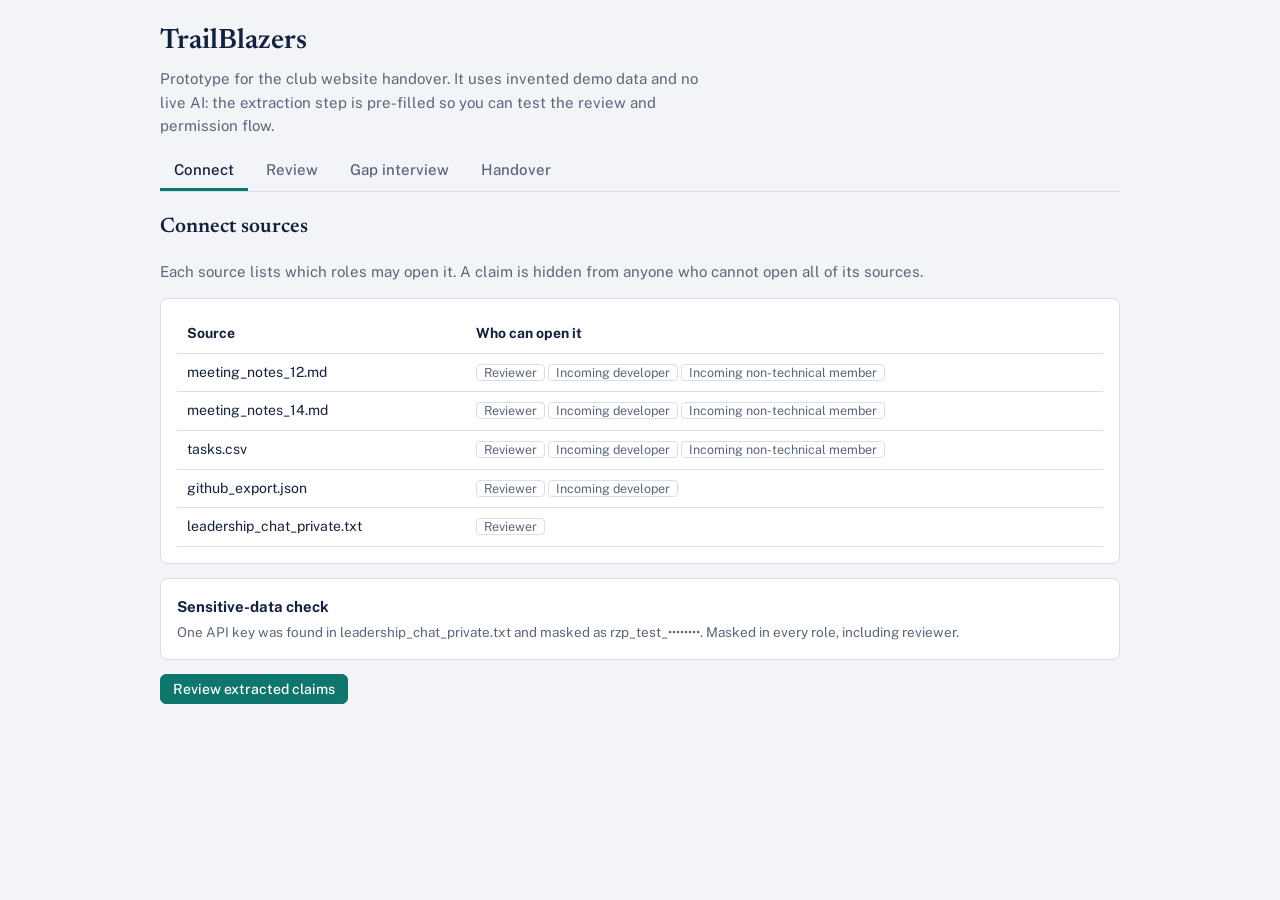
==== index.html @ 40c83110 "Add files via upload" ====
<!DOCTYPE html>
<html lang="en">
<head>
<meta charset="utf-8">
<meta name="viewport" content="width=device-width, initial-scale=1, viewport-fit=cover">
<title>TrailBlazers prototype</title>
<link rel="preconnect" href="https://fonts.googleapis.com">
<link href="https://fonts.googleapis.com/css2?family=Newsreader:wght@500;600&family=Public+Sans:wght@400;500;600&display=swap" rel="stylesheet">
<link rel="stylesheet" href="style.css">
</head>
<body>
<header>
<h1>TrailBlazers</h1>
<p>Prototype for the club website handover. It uses invented demo data and no live AI: the extraction step is pre-filled so you can test the review and permission flow.</p>
<nav role="tablist" id="tabs"></nav>
</header>
<main>
<section id="s0">
 <h2>Connect sources</h2>
 <p class="muted">Each source lists which roles may open it. A claim is hidden from anyone who cannot open all of its sources.</p>
 <div class="card wrapx"><table id="srcTable"></table></div>
 <div class="card"><b>Sensitive-data check</b><p class="note" style="margin:4px 0 0">One API key was found in leadership_chat_private.txt and masked as rzp_test_••••••••. Masked in every role, including reviewer.</p></div>
 <button class="b p" data-go="1">Review extracted claims</button>
</section>

<section id="s1">
 <h2>Review claims</h2>
 <p class="muted">Select a claim to see its evidence. Nothing reaches the handover until you approve it and publish a version.</p>
 <div class="sum" id="sum"></div>
 <div class="grid">
  <div><div id="claimList"></div></div>
  <div class="card" id="panel" style="position:sticky;top:12px;align-self:start"></div>
 </div>
 <div class="card">
  <div class="row"><div><b>Version history</b><div class="note" id="verList">No versions yet.</div></div>
  <div><button class="b" id="apprVer">Approve all verified</button> <button class="b p" id="pubBtn">Publish version</button></div></div>
 </div>
</section>

<section id="s2">
 <h2>Gap interview</h2>
 <p class="muted">The system found things the files cannot explain. Answers become new claims marked “stated”, never “verified”.</p>
 <div id="qs"></div>
</section>

<section id="s3">
 <h2>Handover</h2>
 <div class="card">
  <label for="role"><b>View as</b></label>
  <select id="role"><option value="rev">Reviewer</option><option value="dev">Incoming developer</option><option value="non">Incoming non-technical member</option></select>
 </div>
 <div id="hand"></div>
</section>
</main>
<div class="toast" id="toast" role="status"></div>

<script src="script.js"></script>
</body>
</html>
---- style.css ----
:root{--bg:#f2f4f8;--card:#fff;--fg:#14213d;--mut:#5b667a;--bd:#d9dee8;--acc:#0f766e;--accfg:#fff;
--ok:#1b7a4b;--okbg:#e3f4ea;--inf:#2457a6;--infbg:#e4edfb;--con:#a15c00;--conbg:#fdf0d9;--mis:#b3261e;--misbg:#fbe5e3;--st:#6b3fa0;--stbg:#efe6f8;
box-sizing:border-box;padding-top:env(safe-area-inset-top,0px);padding-bottom:env(safe-area-inset-bottom,0px)}
@media (prefers-color-scheme:dark){:root:not([data-theme="light"]){color-scheme:dark;--bg:#0f1624;--card:#18223a;--fg:#e8edf7;--mut:#9aa6bd;--bd:#2c3957;--acc:#3fb8ac;--accfg:#06201d;
--ok:#6fd49c;--okbg:#14301f;--inf:#8db4f2;--infbg:#16294a;--con:#f0b45a;--conbg:#3a2a0e;--mis:#f29a93;--misbg:#3d1a18;--st:#c9a6ee;--stbg:#2b1d3f}}
:root[data-theme="dark"]{color-scheme:dark;--bg:#0f1624;--card:#18223a;--fg:#e8edf7;--mut:#9aa6bd;--bd:#2c3957;--acc:#3fb8ac;--accfg:#06201d;
--ok:#6fd49c;--okbg:#14301f;--inf:#8db4f2;--infbg:#16294a;--con:#f0b45a;--conbg:#3a2a0e;--mis:#f29a93;--misbg:#3d1a18;--st:#c9a6ee;--stbg:#2b1d3f}
html{scroll-padding-top:env(safe-area-inset-top,0px)}
*{box-sizing:border-box}
body{margin:0;background:var(--bg);color:var(--fg);font:15px/1.55 "Public Sans",system-ui,sans-serif}
h1,h2,h3{font-family:Newsreader,Georgia,serif;font-weight:600;margin:0}
header{padding:20px 20px 0;max-width:1000px;margin:0 auto}
header h1{font-size:28px}
header p{margin:4px 0 14px;color:var(--mut);max-width:62ch}
nav{display:flex;gap:4px;border-bottom:1px solid var(--bd);overflow-x:auto}
nav button{background:none;border:0;border-bottom:3px solid transparent;color:var(--mut);font:500 15px "Public Sans",sans-serif;padding:10px 14px;cursor:pointer;white-space:nowrap}
nav button[aria-selected="true"]{color:var(--fg);border-bottom-color:var(--acc)}
main{max-width:1000px;margin:0 auto;padding:20px}
section{display:none}section.on{display:block}
.card{background:var(--card);border:1px solid var(--bd);border-radius:8px;padding:16px;margin-bottom:14px}
.row{display:flex;gap:12px;align-items:flex-start;justify-content:space-between;flex-wrap:wrap}
.muted{color:var(--mut)}
.badge{display:inline-block;font-size:12.5px;font-weight:600;padding:1px 9px;border-radius:99px}
.verified{background:var(--okbg);color:var(--ok)}.inferred{background:var(--infbg);color:var(--inf)}
.conflicting{background:var(--conbg);color:var(--con)}.missing{background:var(--misbg);color:var(--mis)}.stated{background:var(--stbg);color:var(--st)}
.chip{font-size:12.5px;color:var(--mut);border:1px solid var(--bd);border-radius:4px;padding:0 7px}
button.b{font:500 14px "Public Sans",sans-serif;border:1px solid var(--bd);background:var(--card);color:var(--fg);padding:6px 12px;border-radius:6px;cursor:pointer}
button.b.p{background:var(--acc);color:var(--accfg);border-color:var(--acc)}
button.b:focus-visible,nav button:focus-visible,.claim:focus-visible,select:focus-visible,textarea:focus-visible{outline:2px solid var(--acc);outline-offset:2px}
button.b:disabled{opacity:.5;cursor:not-allowed}
.grid{display:grid;grid-template-columns:1.3fr 1fr;gap:16px}
@media(max-width:760px){.grid{grid-template-columns:1fr}}
.claim{border-left:5px solid var(--bd);background:var(--card);border-radius:6px;padding:10px 12px;margin-bottom:8px;cursor:pointer;border-top:1px solid var(--bd);border-right:1px solid var(--bd);border-bottom:1px solid var(--bd)}
.claim.verified{border-left-color:var(--ok)}.claim.inferred{border-left-color:var(--inf)}.claim.conflicting{border-left-color:var(--con)}.claim.missing{border-left-color:var(--mis)}.claim.stated{border-left-color:var(--st)}
.claim.sel{outline:2px solid var(--acc)}
.claim .meta{display:flex;gap:6px;flex-wrap:wrap;margin-top:6px;align-items:center}
.state-approved{color:var(--ok);font-weight:600}.state-rejected{color:var(--mis);font-weight:600;text-decoration:none}
.claim.rej .txt{text-decoration:line-through;color:var(--mut)}
blockquote{margin:8px 0;padding:8px 12px;border-left:3px solid var(--acc);background:var(--bg);border-radius:0 6px 6px 0;font-family:Newsreader,Georgia,serif;font-size:16px}
textarea,select{width:100%;font:15px "Public Sans",sans-serif;padding:8px;border:1px solid var(--bd);border-radius:6px;background:var(--card);color:var(--fg)}
table{width:100%;border-collapse:collapse;font-size:14px}
th,td{text-align:left;padding:8px 10px;border-bottom:1px solid var(--bd);vertical-align:top}
.wrapx{overflow-x:auto}
.locked{border:1px dashed var(--bd);color:var(--mut);padding:10px 12px;border-radius:6px;margin-bottom:8px;background:transparent}
.sum{display:flex;gap:8px;flex-wrap:wrap;margin:0 0 14px}
.note{font-size:13.5px;color:var(--mut)}
h2{font-size:21px;margin-bottom:6px}h3{font-size:17px;margin:16px 0 6px}
ol.plan{padding-left:20px;margin:6px 0}
.toast{position:fixed;left:50%;transform:translateX(-50%);bottom:calc(16px + env(safe-area-inset-bottom,0px));background:var(--fg);color:var(--bg);padding:8px 16px;border-radius:6px;font-size:14px;opacity:0;pointer-events:none;transition:opacity .2s}
.toast.on{opacity:1}
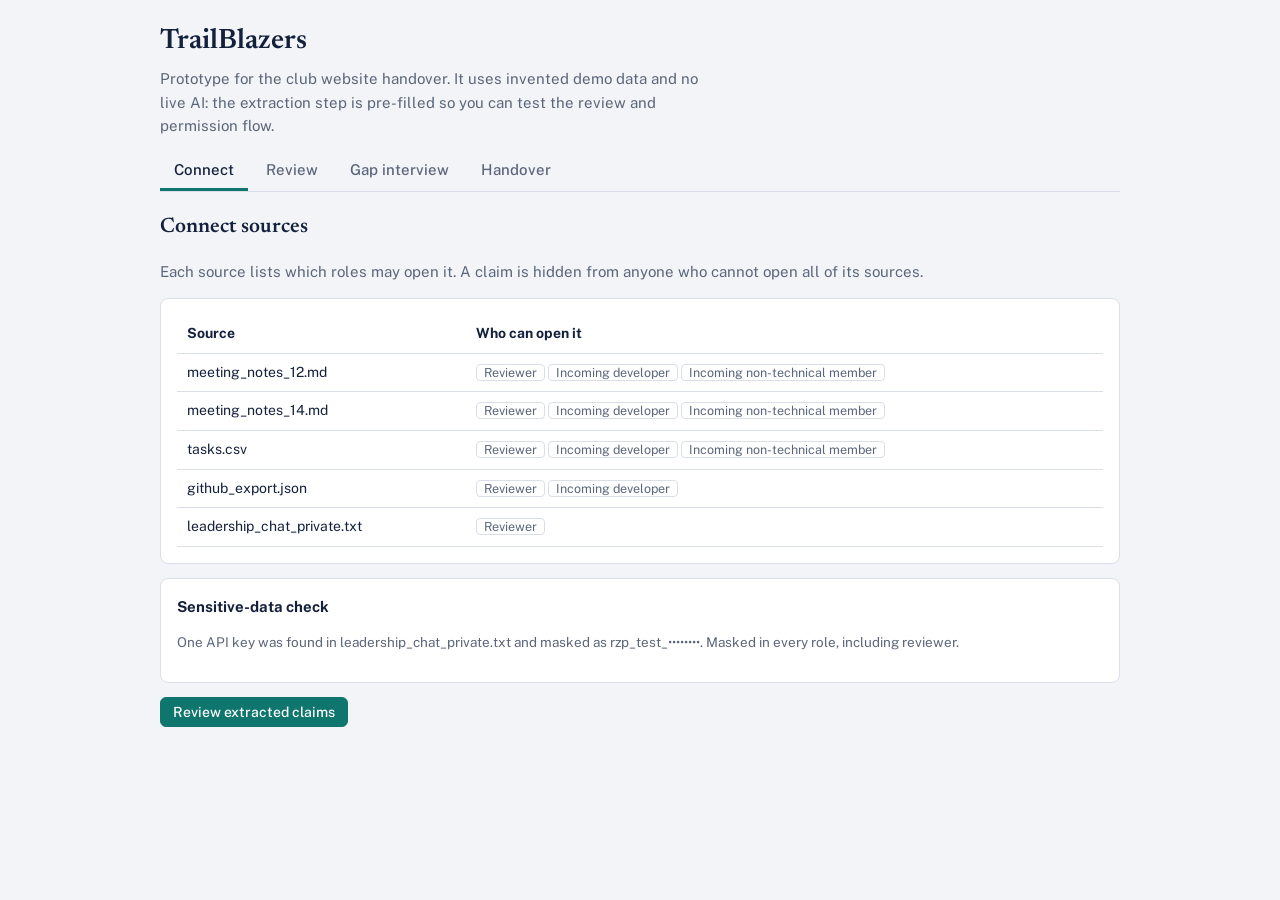
==== commit 9f7698b8: "Refactor HTML structure and improve formatting" ====
--- a/index.html
+++ b/index.html
@@ -1,59 +1,114 @@
 <!DOCTYPE html>
 <html lang="en">
 <head>
-<meta charset="utf-8">
-<meta name="viewport" content="width=device-width, initial-scale=1, viewport-fit=cover">
-<title>TrailBlazers prototype</title>
-<link rel="preconnect" href="https://fonts.googleapis.com">
-<link href="https://fonts.googleapis.com/css2?family=Newsreader:wght@500;600&family=Public+Sans:wght@400;500;600&display=swap" rel="stylesheet">
-<link rel="stylesheet" href="style.css">
+  <meta charset="utf-8">
+  <meta name="viewport" content="width=device-width, initial-scale=1, viewport-fit=cover">
+  <title>TrailBlazers prototype</title>
+
+  <!-- Fonts -->
+  <link rel="preconnect" href="https://fonts.googleapis.com">
+  <link rel="preconnect" href="https://fonts.gstatic.com" crossorigin>
+  <link rel="stylesheet" href="https://fonts.googleapis.com/css2?family=Newsreader:wght@500;600&family=Public+Sans:wght@400;500;600&display=swap">
+
+  <link rel="stylesheet" href="style.css">
 </head>
+
 <body>
-<header>
-<h1>TrailBlazers</h1>
-<p>Prototype for the club website handover. It uses invented demo data and no live AI: the extraction step is pre-filled so you can test the review and permission flow.</p>
-<nav role="tablist" id="tabs"></nav>
-</header>
-<main>
-<section id="s0">
- <h2>Connect sources</h2>
- <p class="muted">Each source lists which roles may open it. A claim is hidden from anyone who cannot open all of its sources.</p>
- <div class="card wrapx"><table id="srcTable"></table></div>
- <div class="card"><b>Sensitive-data check</b><p class="note" style="margin:4px 0 0">One API key was found in leadership_chat_private.txt and masked as rzp_test_••••••••. Masked in every role, including reviewer.</p></div>
- <button class="b p" data-go="1">Review extracted claims</button>
-</section>
+  <header>
+    <h1>TrailBlazers</h1>
+    <p>
+      Prototype for the club website handover. It uses invented demo data and no
+      live AI: the extraction step is pre-filled so you can test the review and
+      permission flow.
+    </p>
+    <!-- Tab buttons are generated by script.js -->
+    <nav id="tabs" role="tablist" aria-label="Handover steps"></nav>
+  </header>
 
-<section id="s1">
- <h2>Review claims</h2>
- <p class="muted">Select a claim to see its evidence. Nothing reaches the handover until you approve it and publish a version.</p>
- <div class="sum" id="sum"></div>
- <div class="grid">
-  <div><div id="claimList"></div></div>
-  <div class="card" id="panel" style="position:sticky;top:12px;align-self:start"></div>
- </div>
- <div class="card">
-  <div class="row"><div><b>Version history</b><div class="note" id="verList">No versions yet.</div></div>
-  <div><button class="b" id="apprVer">Approve all verified</button> <button class="b p" id="pubBtn">Publish version</button></div></div>
- </div>
-</section>
+  <main>
 
-<section id="s2">
- <h2>Gap interview</h2>
- <p class="muted">The system found things the files cannot explain. Answers become new claims marked “stated”, never “verified”.</p>
- <div id="qs"></div>
-</section>
+    <!-- Step 1: Connect sources -->
+    <section id="s0">
+      <h2>Connect sources</h2>
+      <p class="muted">
+        Each source lists which roles may open it. A claim is hidden from anyone
+        who cannot open all of its sources.
+      </p>
 
-<section id="s3">
- <h2>Handover</h2>
- <div class="card">
-  <label for="role"><b>View as</b></label>
-  <select id="role"><option value="rev">Reviewer</option><option value="dev">Incoming developer</option><option value="non">Incoming non-technical member</option></select>
- </div>
- <div id="hand"></div>
-</section>
-</main>
-<div class="toast" id="toast" role="status"></div>
+      <div class="card wrapx">
+        <table id="srcTable"></table>
+      </div>
 
-<script src="script.js"></script>
+      <div class="card">
+        <strong>Sensitive-data check</strong>
+        <p class="note flush">
+          One API key was found in leadership_chat_private.txt and masked as
+          rzp_test_••••••••. Masked in every role, including reviewer.
+        </p>
+      </div>
+
+      <button type="button" class="b p" data-go="1">Review extracted claims</button>
+    </section>
+
+    <!-- Step 2: Review claims -->
+    <section id="s1">
+      <h2>Review claims</h2>
+      <p class="muted">
+        Select a claim to see its evidence. Nothing reaches the handover until
+        you approve it and publish a version.
+      </p>
+
+      <div class="sum" id="sum"></div>
+
+      <div class="grid">
+        <div id="claimList"></div>
+        <aside class="card sticky-panel" id="panel"></aside>
+      </div>
+
+      <div class="card">
+        <div class="row">
+          <div>
+            <strong>Version history</strong>
+            <div class="note" id="verList">No versions yet.</div>
+          </div>
+          <div>
+            <button type="button" class="b" id="apprVer">Approve all verified</button>
+            <button type="button" class="b p" id="pubBtn">Publish version</button>
+          </div>
+        </div>
+      </div>
+    </section>
+
+    <!-- Step 3: Gap interview -->
+    <section id="s2">
+      <h2>Gap interview</h2>
+      <p class="muted">
+        The system found things the files cannot explain. Answers become new
+        claims marked “stated”, never “verified”.
+      </p>
+      <div id="qs"></div>
+    </section>
+
+    <!-- Step 4: Handover -->
+    <section id="s3">
+      <h2>Handover</h2>
+
+      <div class="card">
+        <label for="role"><strong>View as</strong></label>
+        <select id="role">
+          <option value="rev">Reviewer</option>
+          <option value="dev">Incoming developer</option>
+          <option value="non">Incoming non-technical member</option>
+        </select>
+      </div>
+
+      <div id="hand"></div>
+    </section>
+
+  </main>
+
+  <div class="toast" id="toast" role="status"></div>
+
+  <script src="script.js"></script>
 </body>
 </html>
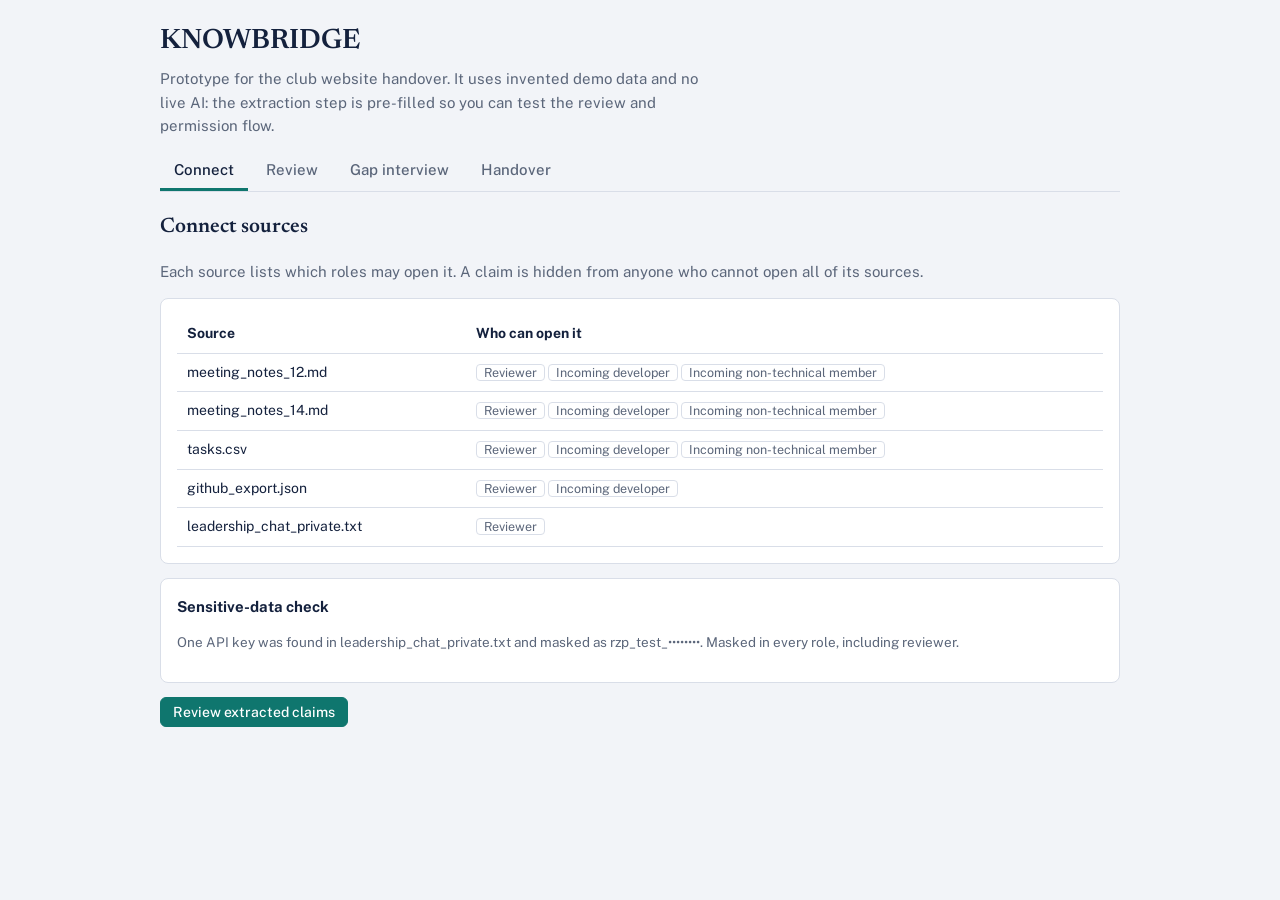
==== commit 0d1c7d7f: "Change header title from 'TrailBlazers' to 'KNOWBRIDGE'" ====
--- a/index.html
+++ b/index.html
@@ -3,7 +3,7 @@
 <head>
   <meta charset="utf-8">
   <meta name="viewport" content="width=device-width, initial-scale=1, viewport-fit=cover">
-  <title>TrailBlazers prototype</title>
+  <title>KNOWBRIDGE prototype</title>
 
   <!-- Fonts -->
   <link rel="preconnect" href="https://fonts.googleapis.com">
@@ -15,7 +15,7 @@
 
 <body>
   <header>
-    <h1>TrailBlazers</h1>
+    <h1>KNOWBRIDGE</h1>
     <p>
       Prototype for the club website handover. It uses invented demo data and no
       live AI: the extraction step is pre-filled so you can test the review and
